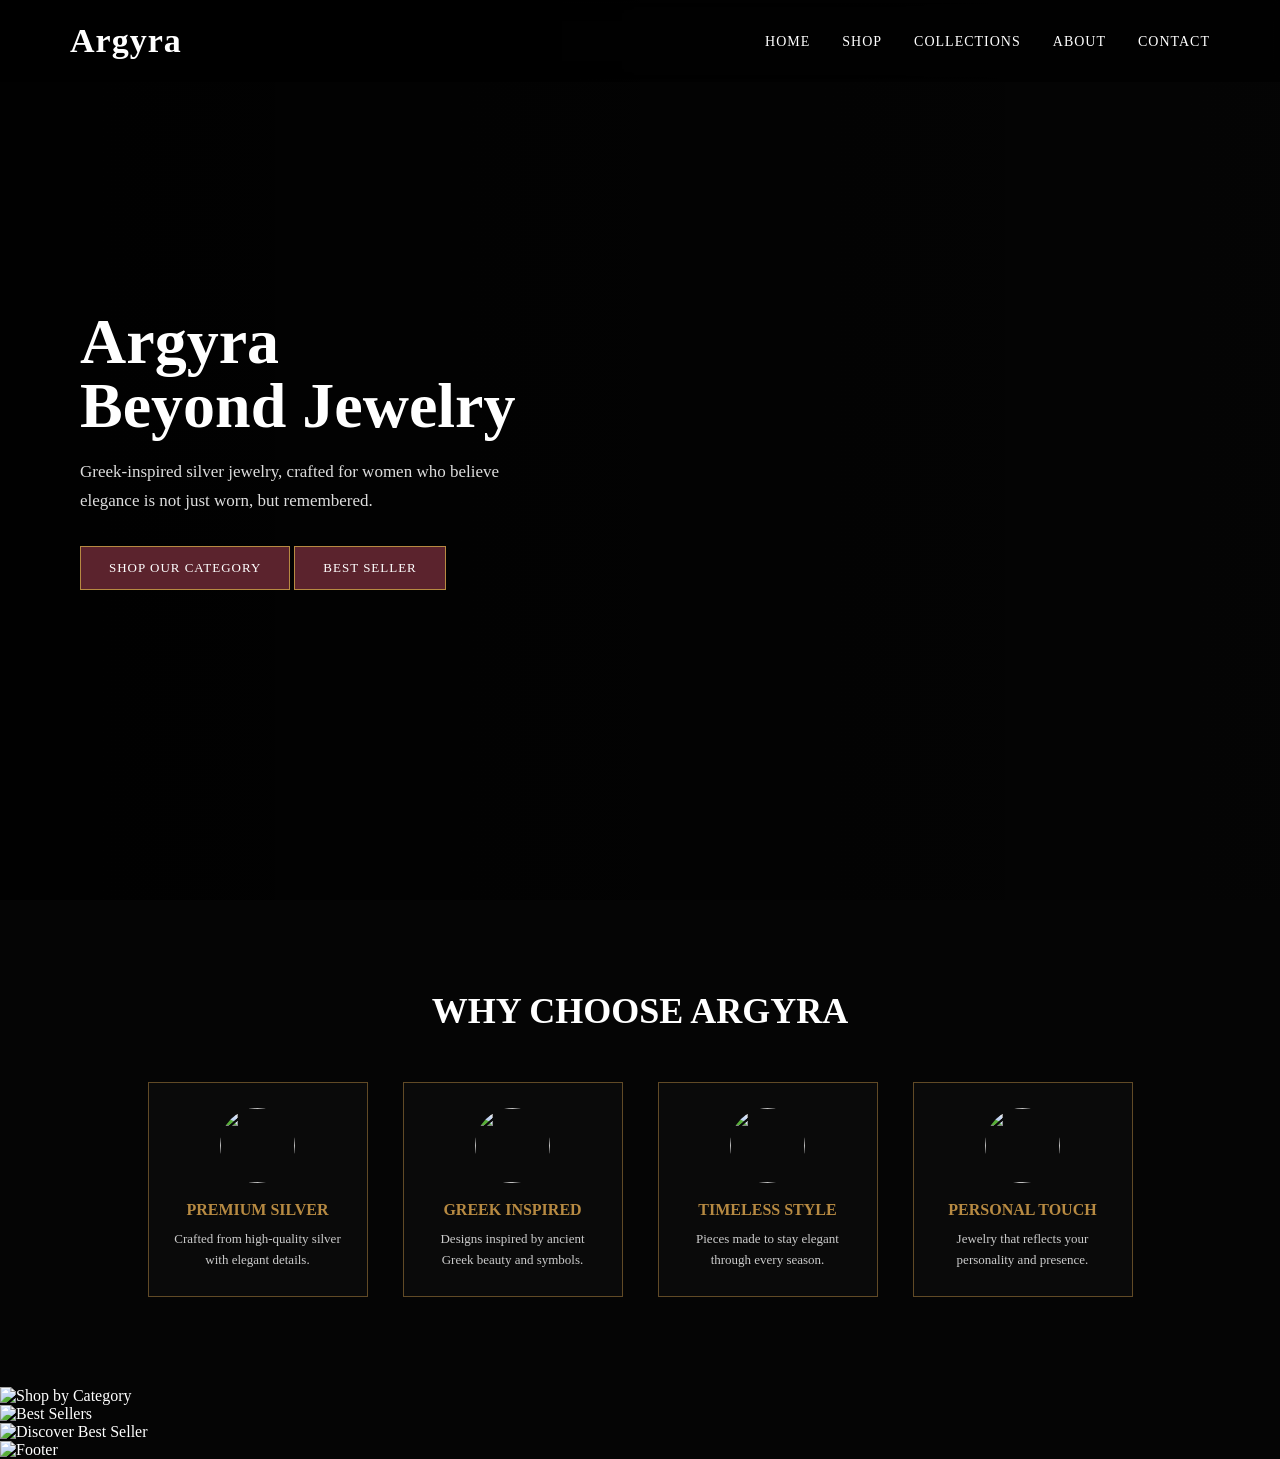
==== index.html @ f4cb4923 "Rename argyra web.html to index.html" ====
<!DOCTYPE html>
<html lang="en">
<head>
  <meta charset="UTF-8" />
  <meta name="viewport" content="width=device-width, initial-scale=1.0" />
  <title>Argyra Jewelry</title>

  <style>
    *{
      margin:0;
      padding:0;
      box-sizing:border-box;
    }

    html{
      scroll-behavior:smooth;
    }

    body{
      background:#050505;
      color:white;
      font-family: Georgia, 'Times New Roman', serif;
    }

    header{
      position:fixed;
      top:0;
      left:0;
      width:100%;
      z-index:1000;
      display:flex;
      justify-content:space-between;
      align-items:center;
      padding:22px 70px;
      background:rgba(0,0,0,0.55);
      backdrop-filter:blur(8px);
    }

    .logo{
      font-size:34px;
      font-weight:bold;
      color:white;
      letter-spacing:1px;
    }

    nav a{
      color:white;
      text-decoration:none;
      margin-left:28px;
      font-size:14px;
      letter-spacing:1px;
      transition:0.3s;
    }

    nav a:hover{
      color:#b78a42;
    }

    section{
      width:100%;
    }

    .hero{
      min-height:100vh;
      background-image:linear-gradient(to right, rgba(0,0,0,0.85), rgba(0,0,0,0.15)), url("images/hero-bg.png");
      background-size:cover;
      background-position:center;
      display:flex;
      align-items:center;
      padding:120px 80px;
    }

    .hero-content{
      max-width:480px;
    }

    .hero h1{
      font-size:64px;
      line-height:1;
      margin-bottom:20px;
    }

    .hero p{
      font-size:17px;
      line-height:1.7;
      color:#ddd;
      margin-bottom:30px;
    }

    .btn{
      display:inline-block;
      padding:13px 28px;
      border:1px solid #b78a42;
      color:white;
      text-decoration:none;
      background:#5b232d;
      font-size:13px;
      letter-spacing:1px;
      transition:0.3s;
    }

    .btn:hover{
      background:#b78a42;
      color:black;
    }

    .image-section img,
    footer img{
      width:100%;
      display:block;
    }

    .why{
      padding:90px 70px;
      background:#050505;
      text-align:center;
    }

    .why h2{
      font-size:36px;
      margin-bottom:50px;
    }

    .why-cards{
      display:flex;
      justify-content:center;
      gap:35px;
      flex-wrap:wrap;
    }

    .why-card{
      width:220px;
      padding:25px;
      border:1px solid rgba(183,138,66,0.5);
      background:rgba(255,255,255,0.02);
    }

    .why-card img{
      width:75px;
      height:75px;
      object-fit:cover;
      border-radius:50%;
      margin-bottom:18px;
    }

    .why-card h3{
      color:#b78a42;
      margin-bottom:10px;
      font-size:16px;
    }

    .why-card p{
      color:#ccc;
      font-size:13px;
      line-height:1.6;
    }

    @media(max-width:768px){
      header{
        padding:18px 25px;
        flex-direction:column;
        gap:15px;
      }

      nav a{
        margin:0 8px;
        font-size:11px;
      }

      .hero{
        padding:130px 30px 60px;
        background-position:center;
      }

      .hero h1{
        font-size:42px;
      }

      .why{
        padding:70px 25px;
      }
    }
  </style>
</head>

<body>

  <header>
    <div class="logo">Argyra</div>

    <nav>
      <a href="#home">HOME</a>
      <a href="#shop">SHOP</a>
      <a href="#collections">COLLECTIONS</a>
      <a href="#about">ABOUT</a>
      <a href="#contact">CONTACT</a>
    </nav>
  </header>

  <section id="home" class="hero">
    <div class="hero-content">
      <h1>Argyra<br>Beyond Jewelry</h1>
      <p>
        Greek-inspired silver jewelry, crafted for women who believe elegance is not just worn, but remembered.
      </p>

      <a href="#shop" class="btn">SHOP OUR CATEGORY</a>
      <a href="#bestsellers" class="btn">BEST SELLER</a>
    </div>
  </section>

  <section id="about" class="why">
    <h2>WHY CHOOSE ARGYRA</h2>

    <div class="why-cards">
      <div class="why-card">
        <img src="images/icon-premium.png" alt="">
        <h3>PREMIUM SILVER</h3>
        <p>Crafted from high-quality silver with elegant details.</p>
      </div>

      <div class="why-card">
        <img src="images/icon-greek.png" alt="">
        <h3>GREEK INSPIRED</h3>
        <p>Designs inspired by ancient Greek beauty and symbols.</p>
      </div>

      <div class="why-card">
        <img src="images/icon-timeless.png" alt="">
        <h3>TIMELESS STYLE</h3>
        <p>Pieces made to stay elegant through every season.</p>
      </div>

      <div class="why-card">
        <img src="images/icon-personal.png" alt="">
        <h3>PERSONAL TOUCH</h3>
        <p>Jewelry that reflects your personality and presence.</p>
      </div>
    </div>
  </section>

  <section id="collections" class="image-section">
    <img src="images/categories.png" alt="Shop by Category">
  </section>

  <section id="shop" class="image-section">
    <img src="images/bestsellers.png" alt="Best Sellers">
  </section>

  <section id="bestsellers" class="image-section">
    <img src="images/discover.png" alt="Discover Best Seller">
  </section>

  <footer id="contact">
    <img src="images/footer.png" alt="Footer">
  </footer>

</body>
</html>
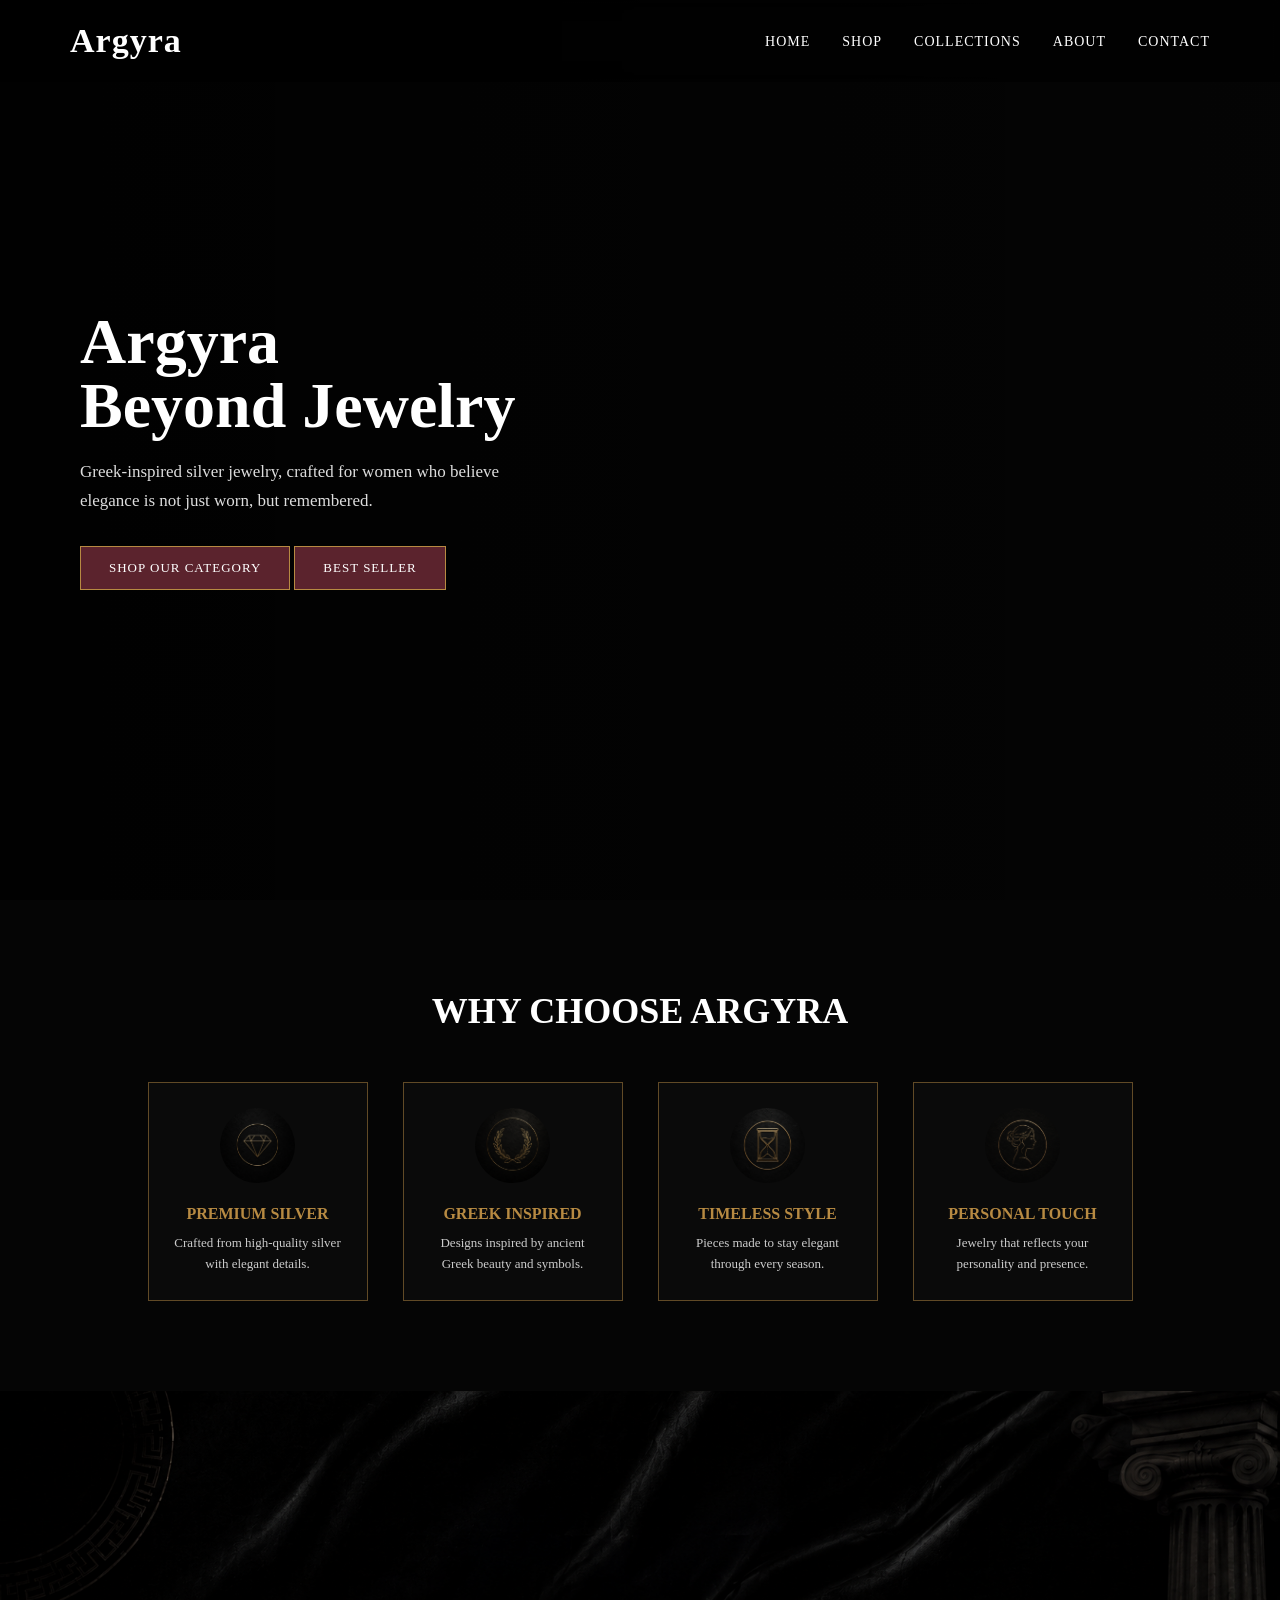
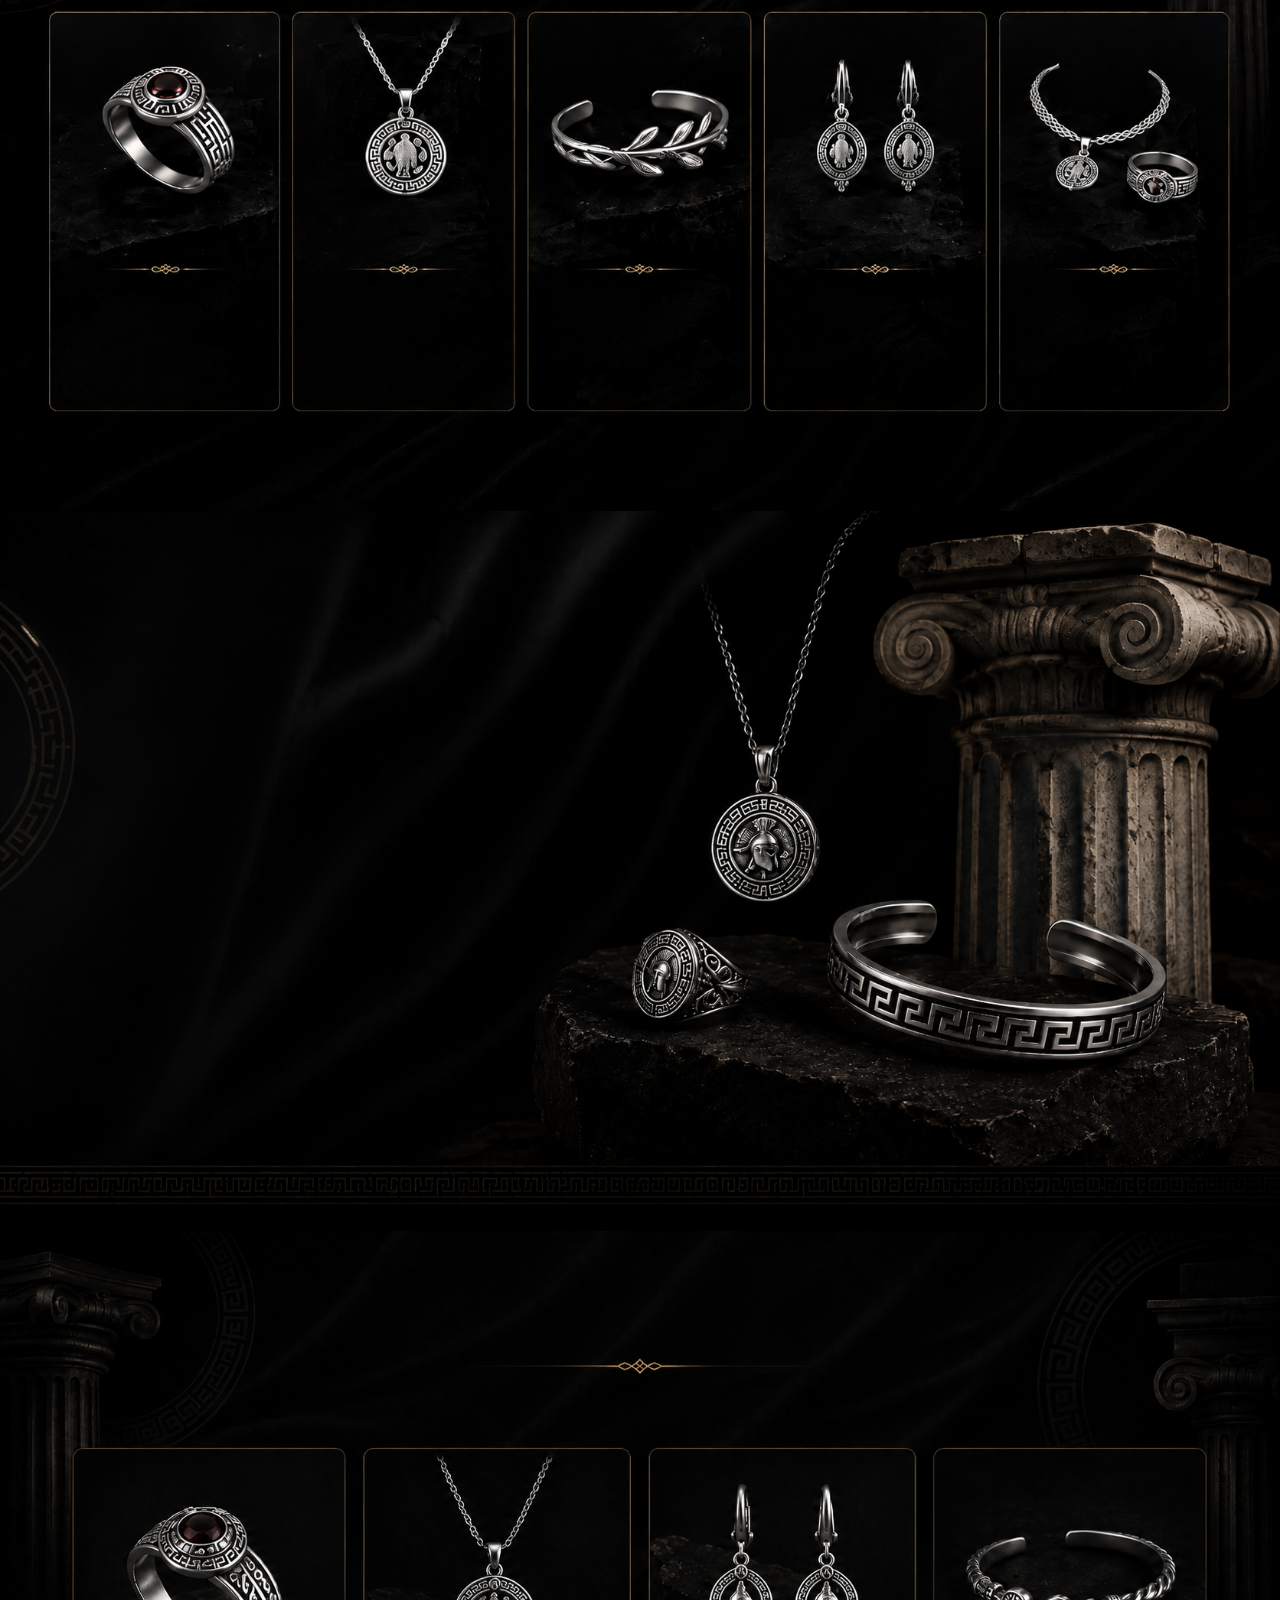
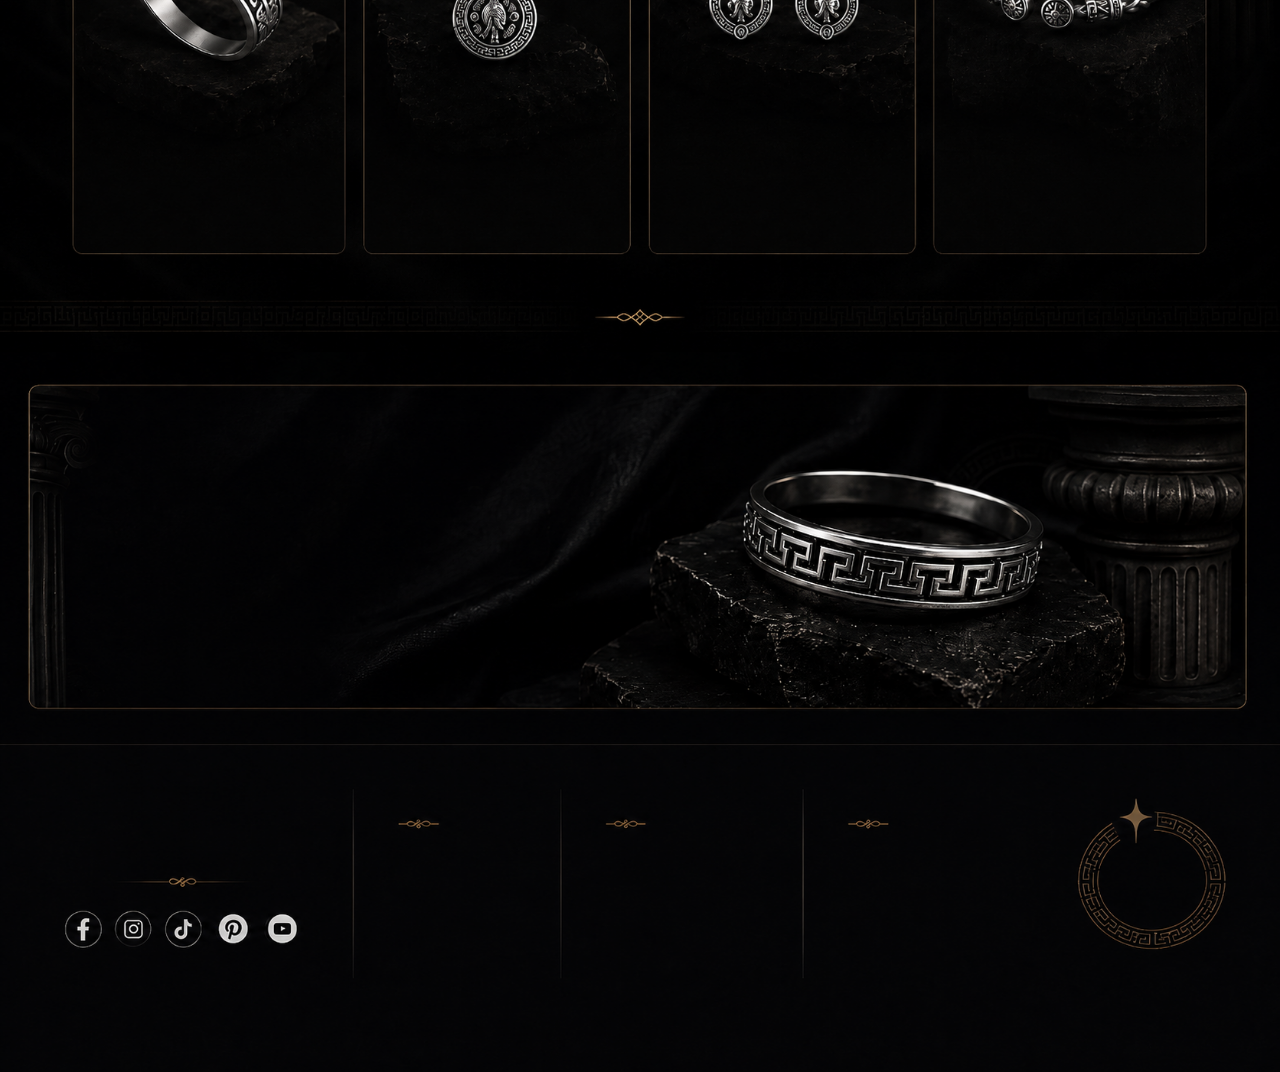
==== commit 1b4ca5a0: "Update image paths to remove 'images/' prefix" ====
--- a/index.html
+++ b/index.html
@@ -214,25 +214,25 @@
 
     <div class="why-cards">
       <div class="why-card">
-        <img src="images/icon-premium.png" alt="">
+        <img src="icon-premium.png" alt="">
         <h3>PREMIUM SILVER</h3>
         <p>Crafted from high-quality silver with elegant details.</p>
       </div>
 
       <div class="why-card">
-        <img src="images/icon-greek.png" alt="">
+        <img src="icon-greek.png" alt="">
         <h3>GREEK INSPIRED</h3>
         <p>Designs inspired by ancient Greek beauty and symbols.</p>
       </div>
 
       <div class="why-card">
-        <img src="images/icon-timeless.png" alt="">
+        <img src="icon-timeless.png" alt="">
         <h3>TIMELESS STYLE</h3>
         <p>Pieces made to stay elegant through every season.</p>
       </div>
 
       <div class="why-card">
-        <img src="images/icon-personal.png" alt="">
+        <img src="icon-personal.png" alt="">
         <h3>PERSONAL TOUCH</h3>
         <p>Jewelry that reflects your personality and presence.</p>
       </div>
@@ -240,19 +240,19 @@
   </section>
 
   <section id="collections" class="image-section">
-    <img src="images/categories.png" alt="Shop by Category">
+    <img src="categories.png" alt="Shop by Category">
   </section>
 
   <section id="shop" class="image-section">
-    <img src="images/bestsellers.png" alt="Best Sellers">
+    <img src="bestsellers.png" alt="Best Sellers">
   </section>
 
   <section id="bestsellers" class="image-section">
-    <img src="images/discover.png" alt="Discover Best Seller">
+    <img src="discover.png" alt="Discover Best Seller">
   </section>
 
   <footer id="contact">
-    <img src="images/footer.png" alt="Footer">
+    <img src="footer.png" alt="Footer">
   </footer>
 
 </body>
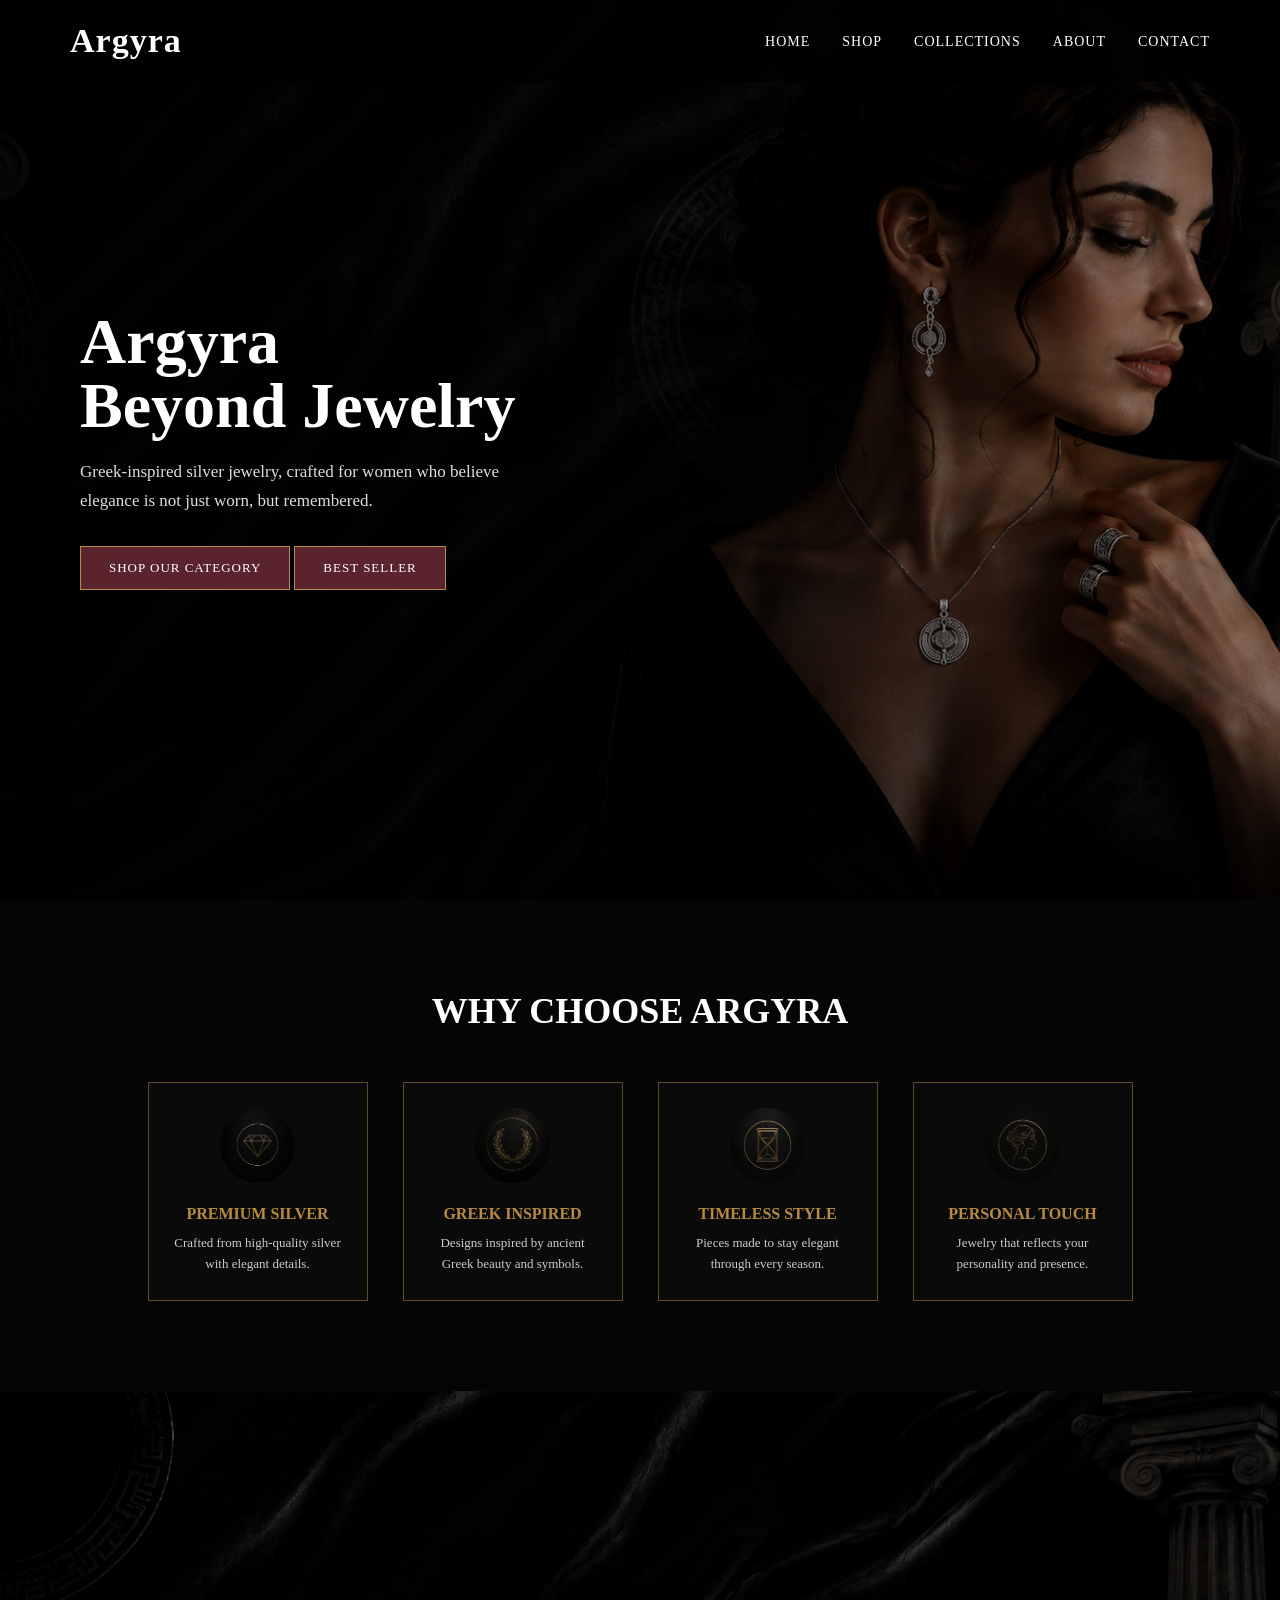
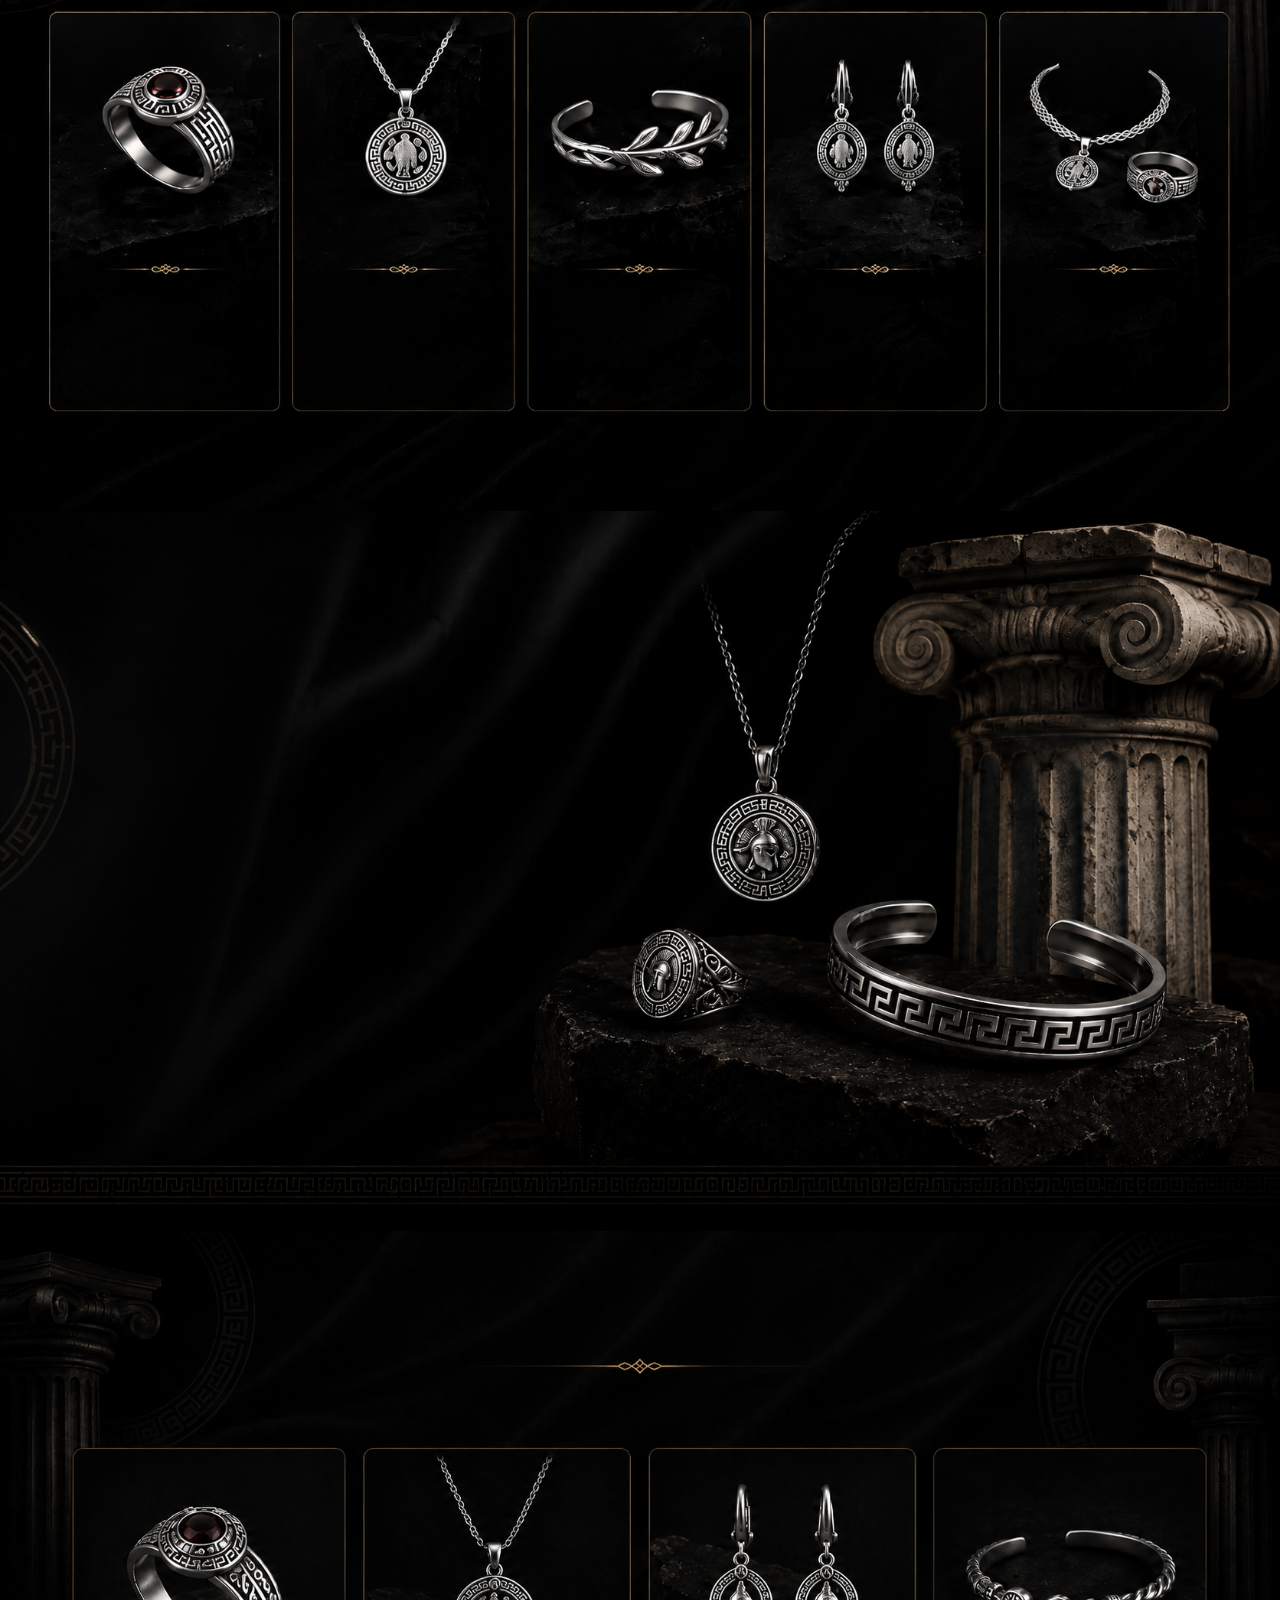
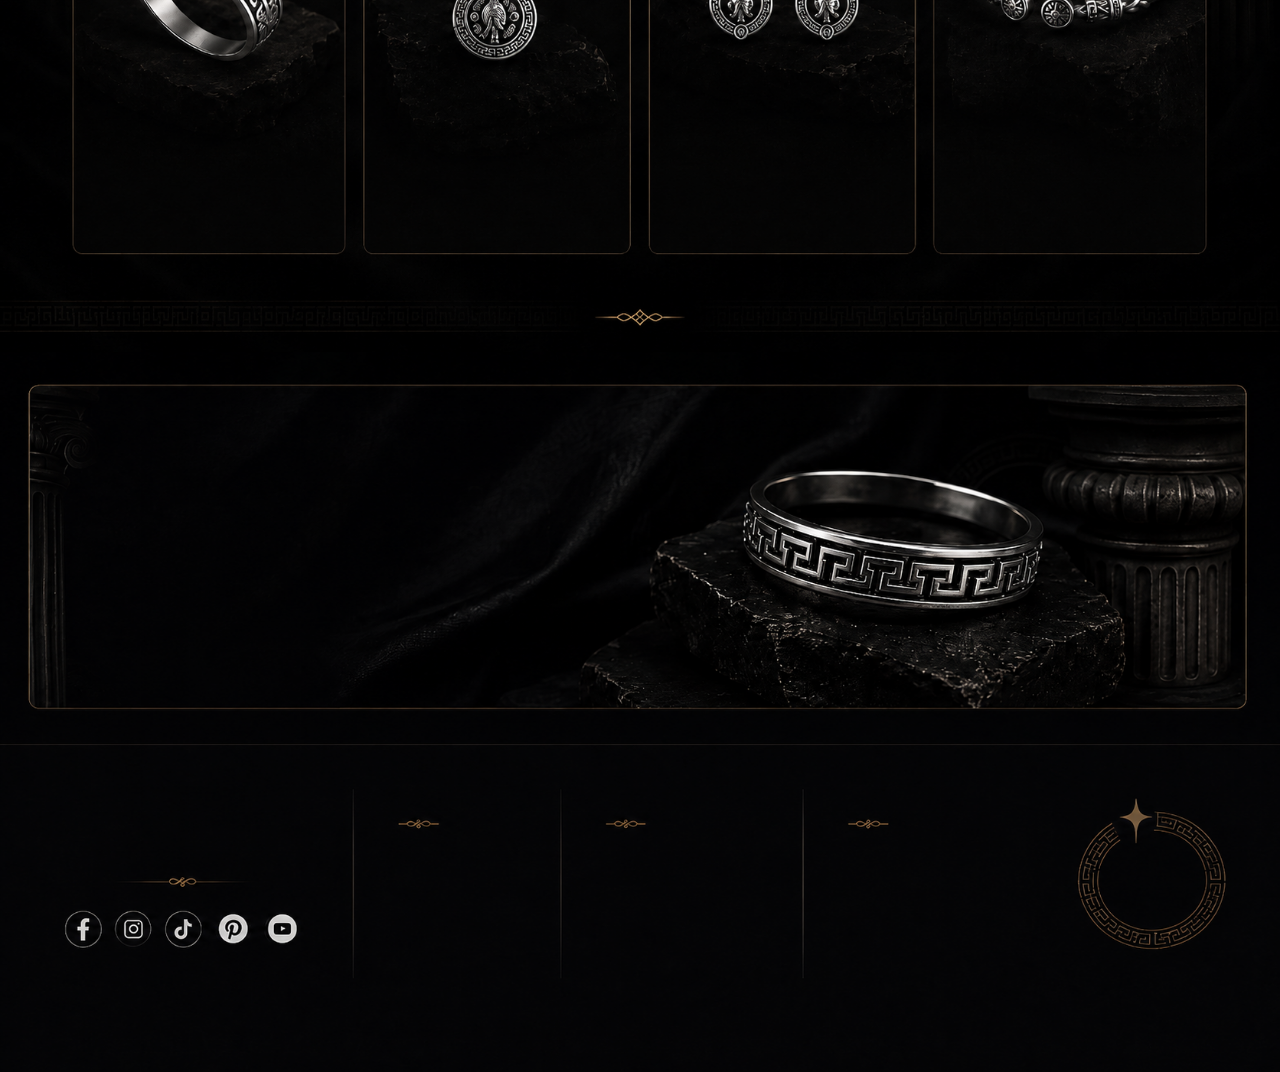
==== commit dd746e94: "Update index.html" ====
--- a/index.html
+++ b/index.html
@@ -62,7 +62,7 @@
 
     .hero{
       min-height:100vh;
-      background-image:linear-gradient(to right, rgba(0,0,0,0.85), rgba(0,0,0,0.15)), url("images/hero-bg.png");
+      background-image:linear-gradient(to right, rgba(0,0,0,0.85), rgba(0,0,0,0.15)), url("hero-bg.png");
       background-size:cover;
       background-position:center;
       display:flex;
@@ -168,9 +168,10 @@
       }
 
       .hero{
-        padding:130px 30px 60px;
-        background-position:center;
-      }
+    padding:130px 30px 60px;
+    background-position:center;
+    background-image: url('hero-bg.png');
+}
 
       .hero h1{
         font-size:42px;
